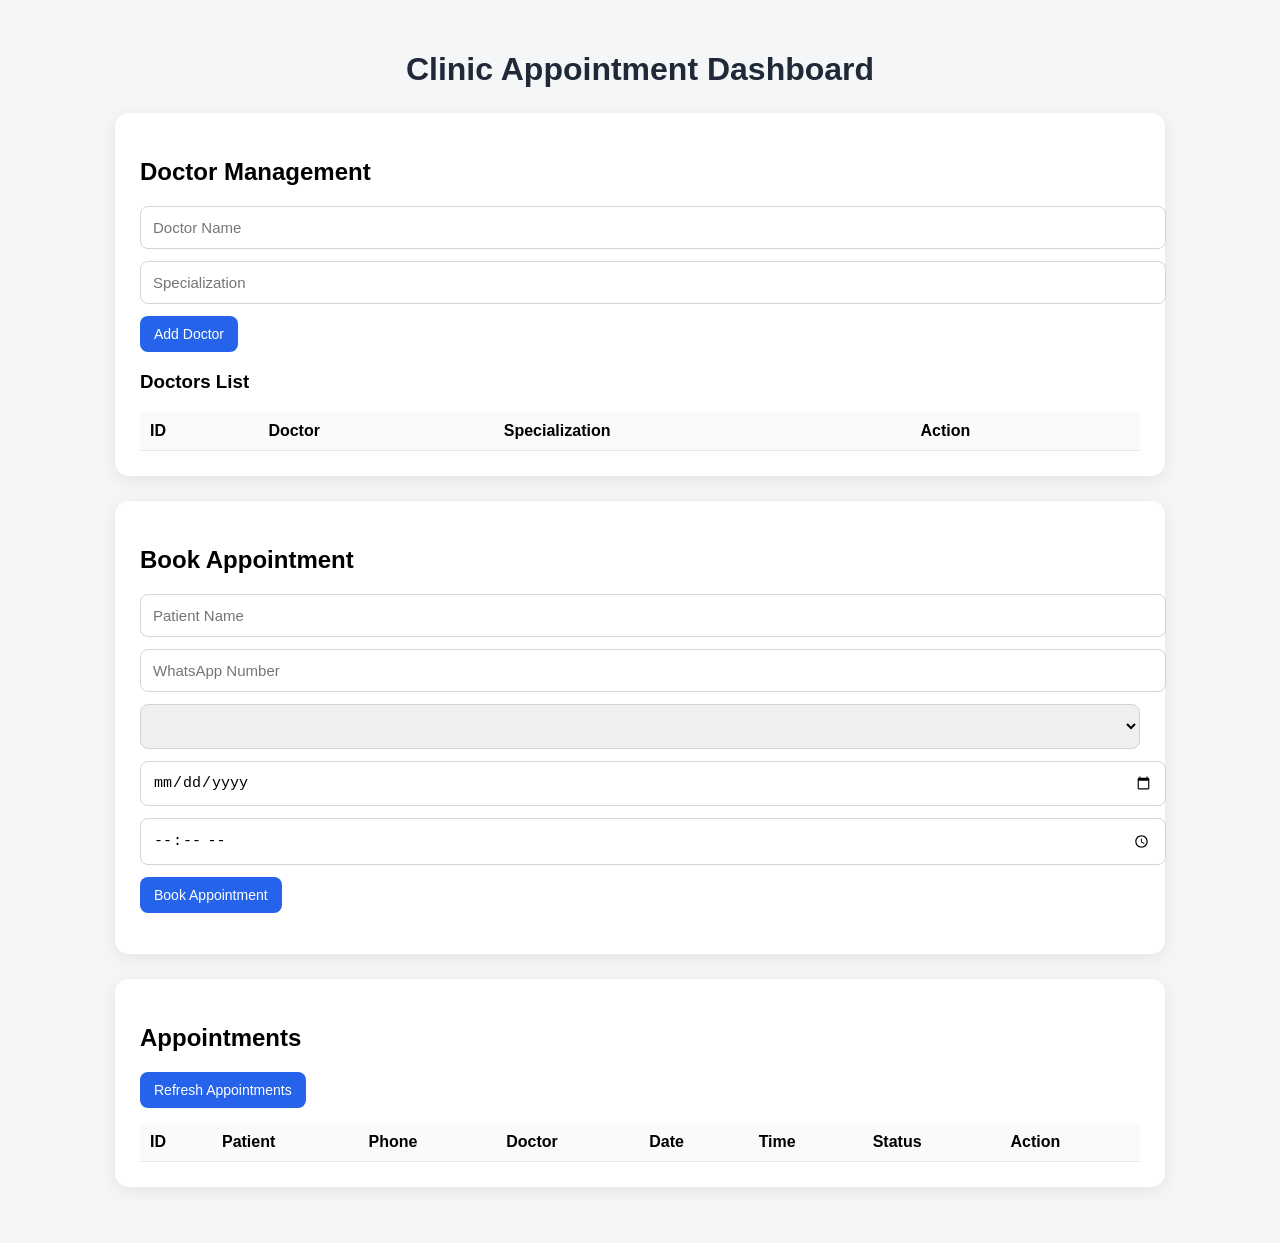
==== frontend/index.html @ 8be60e09 "Initial clinic whatsapp bot" ====
<!DOCTYPE html>
<html>
<head>
  <title>Clinic Appointment Dashboard</title>
  <link rel="stylesheet" href="style.css">
</head>
<body>
  <h1>Clinic Appointment Dashboard</h1>

  <div class="card">
    <h2>Doctor Management</h2>

    <input id="doctorName" placeholder="Doctor Name">
    <input id="specialization" placeholder="Specialization">

    <button onclick="addDoctor()">Add Doctor</button>

    <h3>Doctors List</h3>

    <table>
      <thead>
        <tr>
          <th>ID</th>
          <th>Doctor</th>
          <th>Specialization</th>
          <th>Action</th>
        </tr>
      </thead>
      <tbody id="doctorsTable"></tbody>
    </table>
  </div>

  <div class="card">
    <h2>Book Appointment</h2>

    <input id="patientName" placeholder="Patient Name">
    <input id="phone" placeholder="WhatsApp Number">

    <select id="doctor"></select>

    <input id="date" type="date">
    <input id="time" type="time">

    <button onclick="bookAppointment()">Book Appointment</button>

    <p id="message"></p>
  </div>

  <div class="card">
    <h2>Appointments</h2>
    <button onclick="loadAppointments()">Refresh Appointments</button>

    <table>
      <thead>
        <tr>
          <th>ID</th>
          <th>Patient</th>
          <th>Phone</th>
          <th>Doctor</th>
          <th>Date</th>
          <th>Time</th>
          <th>Status</th>
          <th>Action</th>
        </tr>
      </thead>
      <tbody id="appointmentsTable"></tbody>
    </table>
  </div>

  <script src="script.js"></script>
</body>
</html>
---- frontend/style.css ----
body {
  font-family: Arial, sans-serif;
  background: #f4f6f8;
  margin: 0;
  padding: 30px;
}

h1 {
  text-align: center;
  color: #1f2937;
}

.card {
  background: white;
  padding: 25px;
  margin: 25px auto;
  max-width: 1000px;
  border-radius: 14px;
  box-shadow: 0 4px 18px rgba(0,0,0,0.08);
}

input, select {
  display: block;
  width: 100%;
  padding: 12px;
  margin: 12px 0;
  border: 1px solid #d1d5db;
  border-radius: 8px;
  font-size: 15px;
}

button {
  background: #2563eb;
  color: white;
  border: none;
  padding: 10px 14px;
  border-radius: 8px;
  cursor: pointer;
  font-size: 14px;
  margin-right: 6px;
}

button:hover {
  background: #1d4ed8;
}

#message {
  font-weight: bold;
  margin-top: 15px;
}

table {
  width: 100%;
  border-collapse: collapse;
  margin-top: 15px;
}

th, td {
  border-bottom: 1px solid #e5e7eb;
  padding: 10px;
  text-align: left;
}

th {
  background: #f9fafb;
}
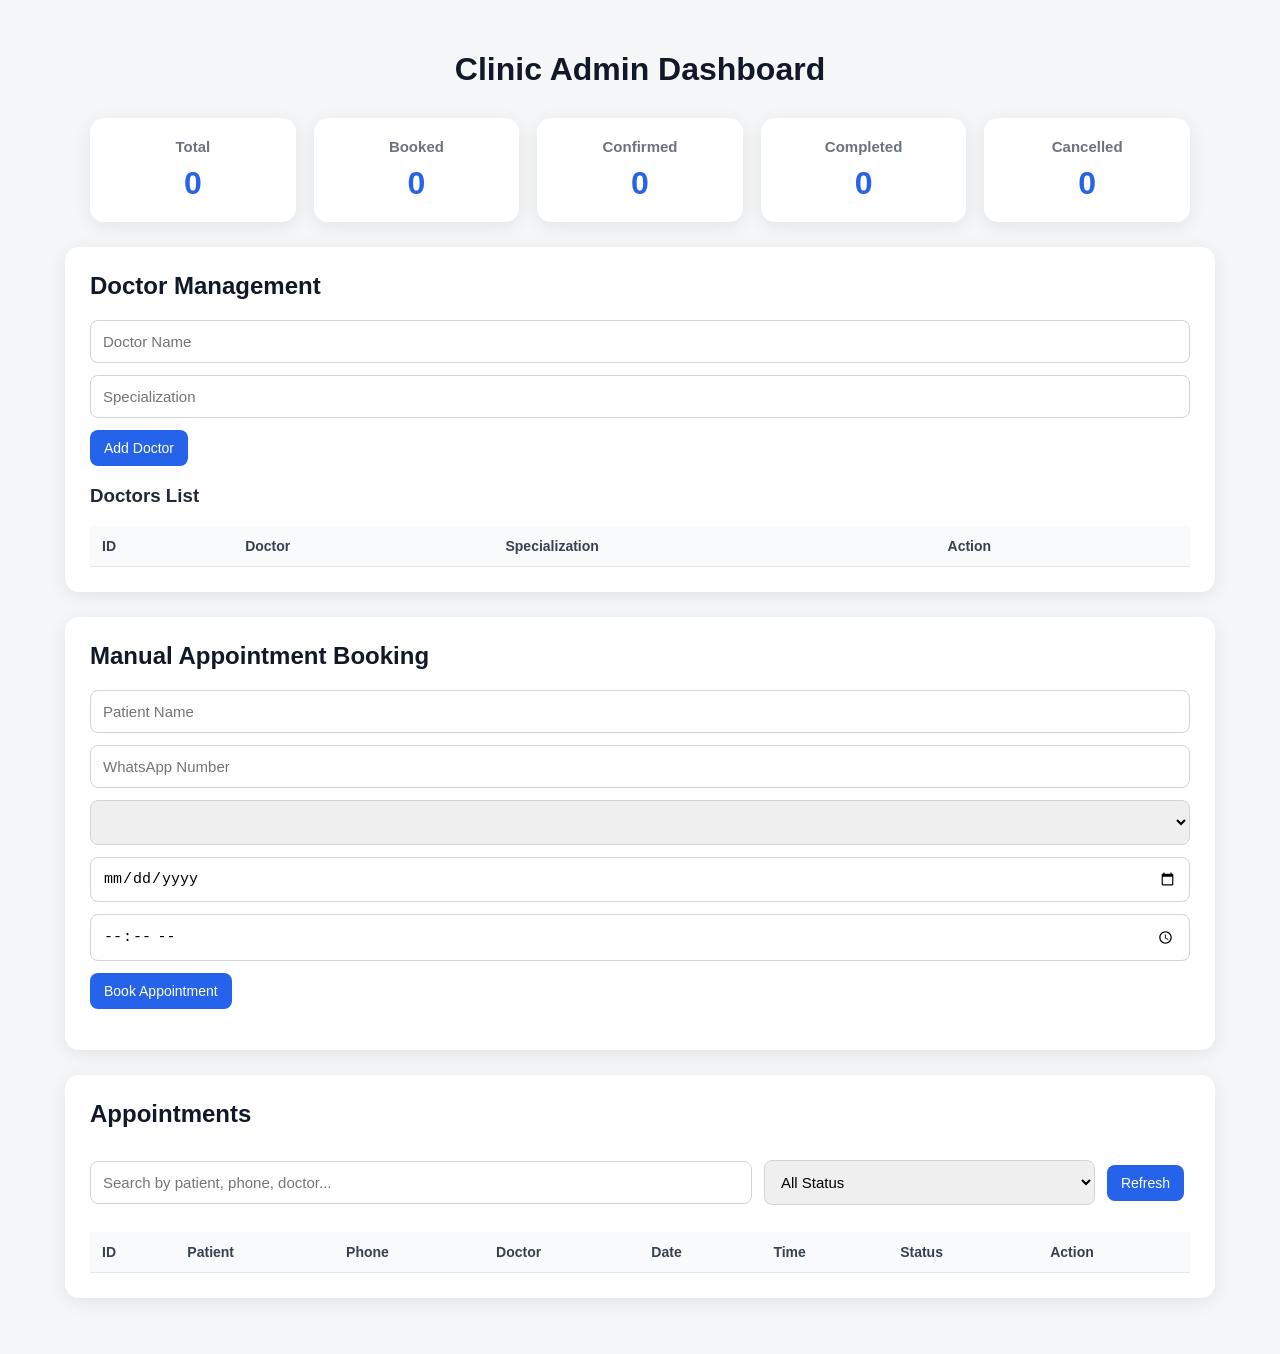
==== commit 48cda256: "Add dashboard analytics and search" ====
--- a/frontend/index.html
+++ b/frontend/index.html
@@ -5,7 +5,30 @@
   <link rel="stylesheet" href="style.css">
 </head>
 <body>
-  <h1>Clinic Appointment Dashboard</h1>
+  <h1>Clinic Admin Dashboard</h1>
+
+  <div class="stats">
+    <div class="stat-card">
+      <h3>Total</h3>
+      <p id="totalCount">0</p>
+    </div>
+    <div class="stat-card">
+      <h3>Booked</h3>
+      <p id="bookedCount">0</p>
+    </div>
+    <div class="stat-card">
+      <h3>Confirmed</h3>
+      <p id="confirmedCount">0</p>
+    </div>
+    <div class="stat-card">
+      <h3>Completed</h3>
+      <p id="completedCount">0</p>
+    </div>
+    <div class="stat-card">
+      <h3>Cancelled</h3>
+      <p id="cancelledCount">0</p>
+    </div>
+  </div>
 
   <div class="card">
     <h2>Doctor Management</h2>
@@ -31,7 +54,7 @@
   </div>
 
   <div class="card">
-    <h2>Book Appointment</h2>
+    <h2>Manual Appointment Booking</h2>
 
     <input id="patientName" placeholder="Patient Name">
     <input id="phone" placeholder="WhatsApp Number">
@@ -48,7 +71,20 @@
 
   <div class="card">
     <h2>Appointments</h2>
-    <button onclick="loadAppointments()">Refresh Appointments</button>
+
+    <div class="filters">
+      <input id="searchInput" placeholder="Search by patient, phone, doctor..." onkeyup="applyFilters()">
+
+      <select id="statusFilter" onchange="applyFilters()">
+        <option value="all">All Status</option>
+        <option value="booked">Booked</option>
+        <option value="confirmed">Confirmed</option>
+        <option value="completed">Completed</option>
+        <option value="cancelled">Cancelled</option>
+      </select>
+
+      <button onclick="loadAppointments()">Refresh</button>
+    </div>
 
     <table>
       <thead>
--- a/frontend/style.css
+++ b/frontend/style.css
@@ -3,18 +3,54 @@
   background: #f4f6f8;
   margin: 0;
   padding: 30px;
+  color: #1f2937;
 }
 
 h1 {
   text-align: center;
-  color: #1f2937;
+  color: #111827;
+  margin-bottom: 30px;
+}
+
+h2 {
+  margin-top: 0;
+  color: #111827;
+}
+
+.stats {
+  display: grid;
+  grid-template-columns: repeat(5, 1fr);
+  gap: 18px;
+  max-width: 1100px;
+  margin: 0 auto 25px auto;
+}
+
+.stat-card {
+  background: white;
+  padding: 20px;
+  border-radius: 14px;
+  text-align: center;
+  box-shadow: 0 4px 18px rgba(0,0,0,0.08);
+}
+
+.stat-card h3 {
+  margin: 0;
+  font-size: 15px;
+  color: #6b7280;
+}
+
+.stat-card p {
+  font-size: 32px;
+  font-weight: bold;
+  margin: 10px 0 0 0;
+  color: #2563eb;
 }
 
 .card {
   background: white;
   padding: 25px;
   margin: 25px auto;
-  max-width: 1000px;
+  max-width: 1100px;
   border-radius: 14px;
   box-shadow: 0 4px 18px rgba(0,0,0,0.08);
 }
@@ -27,6 +63,14 @@
   border: 1px solid #d1d5db;
   border-radius: 8px;
   font-size: 15px;
+  box-sizing: border-box;
+}
+
+.filters {
+  display: grid;
+  grid-template-columns: 2fr 1fr auto;
+  gap: 12px;
+  align-items: center;
 }
 
 button {
@@ -44,6 +88,22 @@
   background: #1d4ed8;
 }
 
+button.danger {
+  background: #dc2626;
+}
+
+button.danger:hover {
+  background: #b91c1c;
+}
+
+button.success {
+  background: #16a34a;
+}
+
+button.success:hover {
+  background: #15803d;
+}
+
 #message {
   font-weight: bold;
   margin-top: 15px;
@@ -53,14 +113,70 @@
   width: 100%;
   border-collapse: collapse;
   margin-top: 15px;
+  overflow: hidden;
 }
 
 th, td {
   border-bottom: 1px solid #e5e7eb;
-  padding: 10px;
+  padding: 12px;
   text-align: left;
+  font-size: 14px;
 }
 
 th {
   background: #f9fafb;
+  color: #374151;
+}
+
+tr:hover {
+  background: #f9fafb;
+}
+
+.badge {
+  padding: 6px 10px;
+  border-radius: 999px;
+  font-size: 12px;
+  font-weight: bold;
+  text-transform: capitalize;
+}
+
+.badge.booked {
+  background: #dbeafe;
+  color: #1d4ed8;
+}
+
+.badge.confirmed {
+  background: #dcfce7;
+  color: #15803d;
+}
+
+.badge.completed {
+  background: #f3f4f6;
+  color: #374151;
+}
+
+.badge.cancelled {
+  background: #fee2e2;
+  color: #b91c1c;
+}
+
+.done-text {
+  color: #6b7280;
+  font-weight: bold;
+}
+
+.empty {
+  text-align: center;
+  color: #6b7280;
+  padding: 25px;
+}
+
+@media (max-width: 900px) {
+  .stats {
+    grid-template-columns: repeat(2, 1fr);
+  }
+
+  .filters {
+    grid-template-columns: 1fr;
+  }
 }
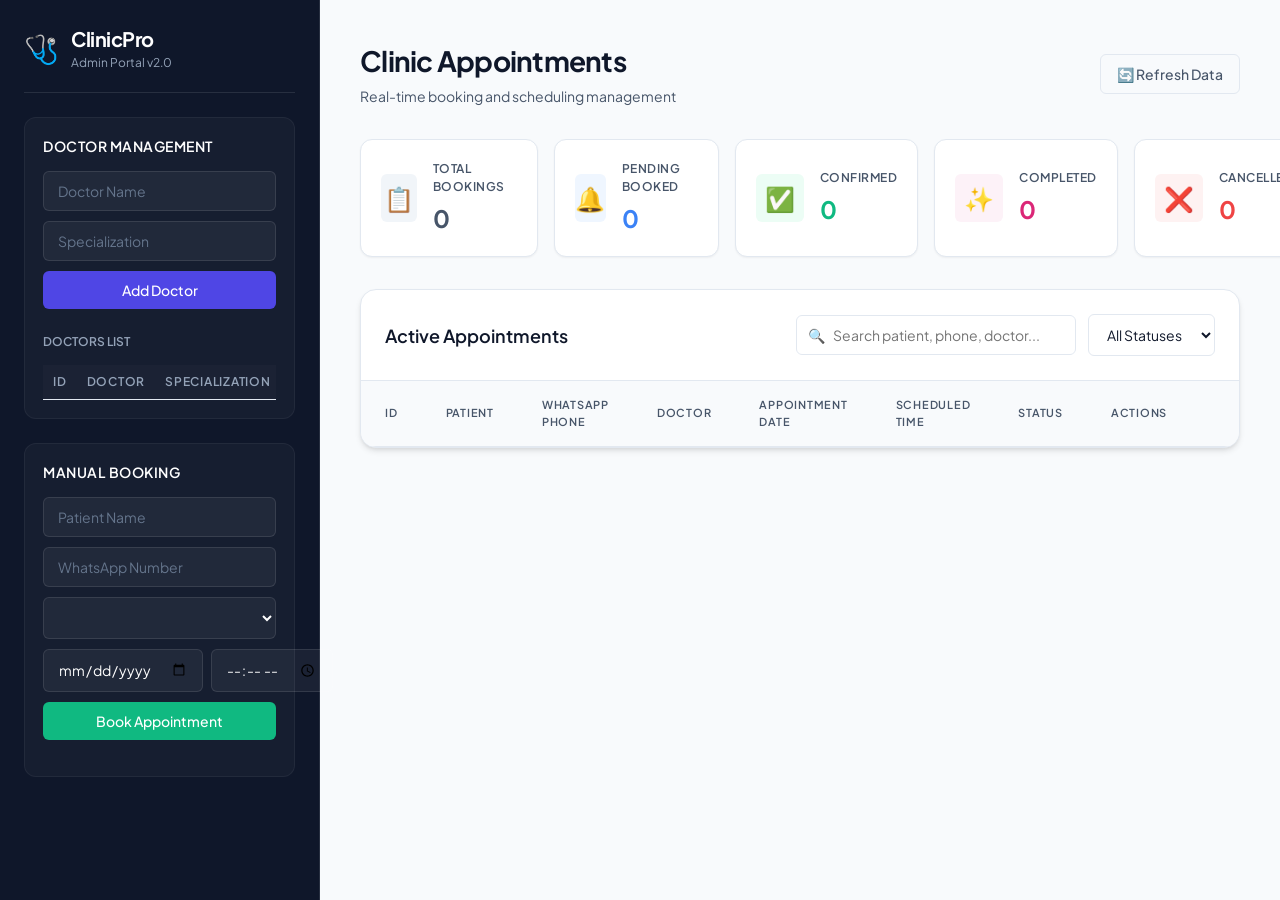
==== commit d78086d8: "Admin Portal layout professionalization, chronological upcoming sorting, and duplicate name booking " ====
--- a/frontend/index.html
+++ b/frontend/index.html
@@ -1,106 +1,162 @@
 <!DOCTYPE html>
-<html>
+<html lang="en">
 <head>
-  <title>Clinic Appointment Dashboard</title>
+  <meta charset="UTF-8">
+  <meta name="viewport" content="width=device-width, initial-scale=1.0">
+  <title>Clinic Admin Dashboard</title>
+  <link rel="preconnect" href="https://fonts.googleapis.com">
+  <link rel="preconnect" href="https://fonts.gstatic.com" crossorigin>
+  <link href="https://fonts.googleapis.com/css2?family=Plus+Jakarta+Sans:wght@400;500;600;700&display=swap" rel="stylesheet">
   <link rel="stylesheet" href="style.css">
 </head>
 <body>
-  <h1>Clinic Admin Dashboard</h1>
+  <div class="dashboard-container">
+    <!-- Sidebar Controls -->
+    <aside class="sidebar">
+      <div class="brand">
+        <span class="brand-icon">🩺</span>
+        <div class="brand-details">
+          <h2>ClinicPro</h2>
+          <p>Admin Portal v2.0</p>
+        </div>
+      </div>
 
-  <div class="stats">
-    <div class="stat-card">
-      <h3>Total</h3>
-      <p id="totalCount">0</p>
-    </div>
-    <div class="stat-card">
-      <h3>Booked</h3>
-      <p id="bookedCount">0</p>
-    </div>
-    <div class="stat-card">
-      <h3>Confirmed</h3>
-      <p id="confirmedCount">0</p>
-    </div>
-    <div class="stat-card">
-      <h3>Completed</h3>
-      <p id="completedCount">0</p>
-    </div>
-    <div class="stat-card">
-      <h3>Cancelled</h3>
-      <p id="cancelledCount">0</p>
-    </div>
-  </div>
+      <!-- Doctor Management Card -->
+      <div class="sidebar-card">
+        <h3>Doctor Management</h3>
+        <div class="form-group">
+          <input id="doctorName" type="text" placeholder="Doctor Name">
+          <input id="specialization" type="text" placeholder="Specialization">
+          <button class="btn-primary btn-block" onclick="addDoctor()">Add Doctor</button>
+        </div>
 
-  <div class="card">
-    <h2>Doctor Management</h2>
+        <h4 class="section-title">Doctors List</h4>
+        <div class="table-wrapper mini-table">
+          <table>
+            <thead>
+              <tr>
+                <th>ID</th>
+                <th>Doctor</th>
+                <th>Specialization</th>
+                <th>Action</th>
+              </tr>
+            </thead>
+            <tbody id="doctorsTable"></tbody>
+          </table>
+        </div>
+      </div>
 
-    <input id="doctorName" placeholder="Doctor Name">
-    <input id="specialization" placeholder="Specialization">
+      <!-- Manual Appointment Booking Card -->
+      <div class="sidebar-card">
+        <h3>Manual Booking</h3>
+        <div class="form-group">
+          <input id="patientName" type="text" placeholder="Patient Name">
+          <input id="phone" type="text" placeholder="WhatsApp Number">
+          <select id="doctor"></select>
+          <div class="datetime-grid">
+            <input id="date" type="date">
+            <input id="time" type="time">
+          </div>
+          <button class="btn-success btn-block" onclick="bookAppointment()">Book Appointment</button>
+        </div>
+        <p id="message"></p>
+      </div>
+    </aside>
 
-    <button onclick="addDoctor()">Add Doctor</button>
+    <!-- Main Content Area -->
+    <main class="main-content">
+      <!-- Header -->
+      <header class="main-header">
+        <div class="header-title">
+          <h1>Clinic Appointments</h1>
+          <p>Real-time booking and scheduling management</p>
+        </div>
+        <div class="header-actions">
+          <button class="btn-outline" onclick="loadAppointments()">
+            <span class="icon">🔄</span> Refresh Data
+          </button>
+        </div>
+      </header>
 
-    <h3>Doctors List</h3>
+      <!-- Stats Grid -->
+      <section class="stats-grid">
+        <div class="stat-card total">
+          <div class="stat-icon">📋</div>
+          <div class="stat-info">
+            <h3>Total Bookings</h3>
+            <p id="totalCount">0</p>
+          </div>
+        </div>
+        <div class="stat-card booked">
+          <div class="stat-icon">🔔</div>
+          <div class="stat-info">
+            <h3>Pending Booked</h3>
+            <p id="bookedCount">0</p>
+          </div>
+        </div>
+        <div class="stat-card confirmed">
+          <div class="stat-icon">✅</div>
+          <div class="stat-info">
+            <h3>Confirmed</h3>
+            <p id="confirmedCount">0</p>
+          </div>
+        </div>
+        <div class="stat-card completed">
+          <div class="stat-icon">✨</div>
+          <div class="stat-info">
+            <h3>Completed</h3>
+            <p id="completedCount">0</p>
+          </div>
+        </div>
+        <div class="stat-card cancelled">
+          <div class="stat-icon">❌</div>
+          <div class="stat-info">
+            <h3>Cancelled</h3>
+            <p id="cancelledCount">0</p>
+          </div>
+        </div>
+      </section>
 
-    <table>
-      <thead>
-        <tr>
-          <th>ID</th>
-          <th>Doctor</th>
-          <th>Specialization</th>
-          <th>Action</th>
-        </tr>
-      </thead>
-      <tbody id="doctorsTable"></tbody>
-    </table>
-  </div>
+      <!-- Appointments List Card -->
+      <section class="appointments-section">
+        <div class="content-card">
+          <div class="card-header">
+            <h2>Active Appointments</h2>
+            <div class="filters">
+              <div class="search-box">
+                <span class="search-icon">🔍</span>
+                <input id="searchInput" type="text" placeholder="Search patient, phone, doctor..." onkeyup="applyFilters()">
+              </div>
+              <select id="statusFilter" onchange="applyFilters()">
+                <option value="all">All Statuses</option>
+                <option value="booked">Booked</option>
+                <option value="confirmed">Confirmed</option>
+                <option value="completed">Completed</option>
+                <option value="cancelled">Cancelled</option>
+              </select>
+            </div>
+          </div>
 
-  <div class="card">
-    <h2>Manual Appointment Booking</h2>
-
-    <input id="patientName" placeholder="Patient Name">
-    <input id="phone" placeholder="WhatsApp Number">
-
-    <select id="doctor"></select>
-
-    <input id="date" type="date">
-    <input id="time" type="time">
-
-    <button onclick="bookAppointment()">Book Appointment</button>
-
-    <p id="message"></p>
-  </div>
-
-  <div class="card">
-    <h2>Appointments</h2>
-
-    <div class="filters">
-      <input id="searchInput" placeholder="Search by patient, phone, doctor..." onkeyup="applyFilters()">
-
-      <select id="statusFilter" onchange="applyFilters()">
-        <option value="all">All Status</option>
-        <option value="booked">Booked</option>
-        <option value="confirmed">Confirmed</option>
-        <option value="completed">Completed</option>
-        <option value="cancelled">Cancelled</option>
-      </select>
-
-      <button onclick="loadAppointments()">Refresh</button>
-    </div>
-
-    <table>
-      <thead>
-        <tr>
-          <th>ID</th>
-          <th>Patient</th>
-          <th>Phone</th>
-          <th>Doctor</th>
-          <th>Date</th>
-          <th>Time</th>
-          <th>Status</th>
-          <th>Action</th>
-        </tr>
-      </thead>
-      <tbody id="appointmentsTable"></tbody>
-    </table>
+          <div class="table-wrapper">
+            <table>
+              <thead>
+                <tr>
+                  <th>ID</th>
+                  <th>Patient</th>
+                  <th>WhatsApp Phone</th>
+                  <th>Doctor</th>
+                  <th>Appointment Date</th>
+                  <th>Scheduled Time</th>
+                  <th>Status</th>
+                  <th style="width: 200px;">Actions</th>
+                </tr>
+              </thead>
+              <tbody id="appointmentsTable"></tbody>
+            </table>
+          </div>
+        </div>
+      </section>
+    </main>
   </div>
 
   <script src="script.js"></script>
--- a/frontend/style.css
+++ b/frontend/style.css
@@ -1,182 +1,522 @@
+:root {
+  --font-family: 'Plus Jakarta Sans', -apple-system, BlinkMacSystemFont, "Segoe UI", Roboto, Helvetica, Arial, sans-serif;
+  --bg-color: #f8fafc;
+  --text-primary: #0f172a;
+  --text-secondary: #475569;
+  --text-muted: #94a3b8;
+  
+  --primary: #4f46e5;
+  --primary-hover: #4338ca;
+  --primary-light: #e0e7ff;
+  
+  --success: #10b981;
+  --success-hover: #059669;
+  --success-light: #d1fae5;
+  
+  --danger: #ef4444;
+  --danger-hover: #dc2626;
+  --danger-light: #fee2e2;
+  
+  --warning: #f59e0b;
+  --warning-light: #fef3c7;
+  
+  --card-bg: #ffffff;
+  --border-color: #e2e8f0;
+  --sidebar-bg: #0f172a;
+  
+  --shadow-sm: 0 1px 2px 0 rgb(0 0 0 / 0.05);
+  --shadow-md: 0 4px 6px -1px rgb(0 0 0 / 0.1), 0 2px 4px -2px rgb(0 0 0 / 0.1);
+  --shadow-lg: 0 10px 15px -3px rgb(0 0 0 / 0.1), 0 4px 6px -4px rgb(0 0 0 / 0.1);
+  
+  --radius-sm: 6px;
+  --radius-md: 12px;
+  --radius-lg: 16px;
+}
+
+* {
+  box-sizing: border-box;
+  margin: 0;
+  padding: 0;
+}
+
 body {
-  font-family: Arial, sans-serif;
-  background: #f4f6f8;
-  margin: 0;
-  padding: 30px;
-  color: #1f2937;
-}
-
-h1 {
-  text-align: center;
-  color: #111827;
-  margin-bottom: 30px;
-}
-
-h2 {
-  margin-top: 0;
-  color: #111827;
-}
-
-.stats {
+  font-family: var(--font-family);
+  background-color: var(--bg-color);
+  color: var(--text-primary);
+  line-height: 1.5;
+  min-height: 100vh;
+}
+
+/* Dashboard Container */
+.dashboard-container {
+  display: flex;
+  min-height: 100vh;
+}
+
+/* Sidebar styling */
+.sidebar {
+  width: 320px;
+  background-color: var(--sidebar-bg);
+  color: #f8fafc;
+  padding: 24px;
+  display: flex;
+  flex-direction: column;
+  gap: 24px;
+  border-right: 1px solid rgba(255,255,255,0.1);
+  flex-shrink: 0;
+}
+
+.brand {
+  display: flex;
+  align-items: center;
+  gap: 12px;
+  padding-bottom: 20px;
+  border-bottom: 1px solid rgba(255,255,255,0.1);
+}
+
+.brand-icon {
+  font-size: 28px;
+}
+
+.brand-details h2 {
+  font-size: 20px;
+  font-weight: 700;
+  letter-spacing: -0.5px;
+  color: #ffffff;
+}
+
+.brand-details p {
+  font-size: 12px;
+  color: var(--text-muted);
+}
+
+.sidebar-card {
+  background-color: rgba(255, 255, 255, 0.03);
+  border: 1px solid rgba(255, 255, 255, 0.05);
+  border-radius: var(--radius-md);
+  padding: 18px;
+  display: flex;
+  flex-direction: column;
+  gap: 14px;
+}
+
+.sidebar-card h3 {
+  font-size: 14px;
+  font-weight: 600;
+  color: #ffffff;
+  text-transform: uppercase;
+  letter-spacing: 0.5px;
+}
+
+.section-title {
+  font-size: 12px;
+  font-weight: 600;
+  color: var(--text-muted);
+  margin-top: 10px;
+  text-transform: uppercase;
+}
+
+/* Form inputs & controls */
+input, select {
+  width: 100%;
+  padding: 10px 14px;
+  border: 1px solid var(--border-color);
+  border-radius: var(--radius-sm);
+  font-family: var(--font-family);
+  font-size: 14px;
+  background-color: #ffffff;
+  color: var(--text-primary);
+  outline: none;
+  transition: border-color 0.2s, box-shadow 0.2s;
+}
+
+.sidebar input, .sidebar select {
+  background-color: rgba(255, 255, 255, 0.05);
+  border: 1px solid rgba(255, 255, 255, 0.1);
+  color: #ffffff;
+}
+
+.sidebar input::placeholder {
+  color: #64748b;
+}
+
+input:focus, select:focus {
+  border-color: var(--primary);
+  box-shadow: 0 0 0 3px rgba(79, 70, 229, 0.15);
+}
+
+.sidebar input:focus, .sidebar select:focus {
+  border-color: #818cf8;
+  box-shadow: 0 0 0 3px rgba(129, 140, 248, 0.25);
+}
+
+.form-group {
+  display: flex;
+  flex-direction: column;
+  gap: 10px;
+}
+
+.datetime-grid {
+  display: grid;
+  grid-template-columns: 1fr 1fr;
+  gap: 8px;
+}
+
+/* Buttons */
+button {
+  font-family: var(--font-family);
+  font-weight: 500;
+  font-size: 14px;
+  padding: 10px 16px;
+  border: none;
+  border-radius: var(--radius-sm);
+  cursor: pointer;
+  transition: background-color 0.2s, transform 0.1s;
+}
+
+button:active {
+  transform: scale(0.98);
+}
+
+.btn-primary {
+  background-color: var(--primary);
+  color: #ffffff;
+}
+
+.btn-primary:hover {
+  background-color: var(--primary-hover);
+}
+
+.btn-success {
+  background-color: var(--success);
+  color: #ffffff;
+}
+
+.btn-success:hover {
+  background-color: var(--success-hover);
+}
+
+.btn-outline {
+  background-color: transparent;
+  color: var(--text-secondary);
+  border: 1px solid var(--border-color);
+}
+
+.btn-outline:hover {
+  background-color: #f1f5f9;
+  color: var(--text-primary);
+}
+
+.btn-block {
+  width: 100%;
+}
+
+button.danger {
+  background-color: var(--danger-light);
+  color: var(--danger);
+  font-size: 12px;
+  padding: 6px 12px;
+}
+
+button.danger:hover {
+  background-color: var(--danger);
+  color: #ffffff;
+}
+
+button.success {
+  background-color: var(--success-light);
+  color: var(--success);
+  font-size: 12px;
+  padding: 6px 12px;
+}
+
+button.success:hover {
+  background-color: var(--success);
+  color: #ffffff;
+}
+
+/* Main Content area */
+.main-content {
+  flex-grow: 1;
+  padding: 40px;
+  display: flex;
+  flex-direction: column;
+  gap: 32px;
+  overflow-y: auto;
+}
+
+.main-header {
+  display: flex;
+  justify-content: space-between;
+  align-items: center;
+}
+
+.header-title h1 {
+  font-size: 28px;
+  font-weight: 700;
+  letter-spacing: -0.75px;
+  color: var(--text-primary);
+}
+
+.header-title p {
+  font-size: 14px;
+  color: var(--text-secondary);
+  margin-top: 4px;
+}
+
+/* Stats Cards */
+.stats-grid {
   display: grid;
   grid-template-columns: repeat(5, 1fr);
-  gap: 18px;
-  max-width: 1100px;
-  margin: 0 auto 25px auto;
+  gap: 16px;
 }
 
 .stat-card {
-  background: white;
+  background-color: var(--card-bg);
+  border: 1px solid var(--border-color);
+  border-radius: var(--radius-md);
   padding: 20px;
-  border-radius: 14px;
-  text-align: center;
-  box-shadow: 0 4px 18px rgba(0,0,0,0.08);
-}
-
-.stat-card h3 {
-  margin: 0;
-  font-size: 15px;
-  color: #6b7280;
-}
-
-.stat-card p {
-  font-size: 32px;
-  font-weight: bold;
-  margin: 10px 0 0 0;
-  color: #2563eb;
-}
-
-.card {
-  background: white;
-  padding: 25px;
-  margin: 25px auto;
-  max-width: 1100px;
-  border-radius: 14px;
-  box-shadow: 0 4px 18px rgba(0,0,0,0.08);
-}
-
-input, select {
-  display: block;
-  width: 100%;
-  padding: 12px;
-  margin: 12px 0;
-  border: 1px solid #d1d5db;
-  border-radius: 8px;
-  font-size: 15px;
-  box-sizing: border-box;
+  display: flex;
+  align-items: center;
+  gap: 16px;
+  box-shadow: var(--shadow-sm);
+  transition: transform 0.2s, box-shadow 0.2s;
+}
+
+.stat-card:hover {
+  transform: translateY(-2px);
+  box-shadow: var(--shadow-md);
+}
+
+.stat-icon {
+  font-size: 24px;
+  width: 48px;
+  height: 48px;
+  border-radius: var(--radius-sm);
+  display: flex;
+  align-items: center;
+  justify-content: center;
+}
+
+.stat-info h3 {
+  font-size: 12px;
+  font-weight: 600;
+  color: var(--text-secondary);
+  text-transform: uppercase;
+  letter-spacing: 0.5px;
+}
+
+.stat-info p {
+  font-size: 24px;
+  font-weight: 700;
+  margin-top: 4px;
+}
+
+.stat-card.total .stat-icon { background-color: #f1f5f9; color: #475569; }
+.stat-card.total p { color: #475569; }
+
+.stat-card.booked .stat-icon { background-color: #eff6ff; color: #3b82f6; }
+.stat-card.booked p { color: #3b82f6; }
+
+.stat-card.confirmed .stat-icon { background-color: #ecfdf5; color: #10b981; }
+.stat-card.confirmed p { color: #10b981; }
+
+.stat-card.completed .stat-icon { background-color: #fdf2f8; color: #db2777; }
+.stat-card.completed p { color: #db2777; }
+
+.stat-card.cancelled .stat-icon { background-color: #fef2f2; color: #ef4444; }
+.stat-card.cancelled p { color: #ef4444; }
+
+/* Content Cards & Tables */
+.content-card {
+  background-color: var(--card-bg);
+  border: 1px solid var(--border-color);
+  border-radius: var(--radius-lg);
+  box-shadow: var(--shadow-md);
+  overflow: hidden;
+}
+
+.card-header {
+  padding: 24px;
+  border-bottom: 1px solid var(--border-color);
+  display: flex;
+  justify-content: space-between;
+  align-items: center;
+  flex-wrap: wrap;
+  gap: 16px;
+}
+
+.card-header h2 {
+  font-size: 18px;
+  font-weight: 600;
 }
 
 .filters {
-  display: grid;
-  grid-template-columns: 2fr 1fr auto;
+  display: flex;
+  align-items: center;
   gap: 12px;
-  align-items: center;
-}
-
-button {
-  background: #2563eb;
-  color: white;
-  border: none;
-  padding: 10px 14px;
-  border-radius: 8px;
-  cursor: pointer;
+}
+
+.search-box {
+  position: relative;
+  width: 280px;
+}
+
+.search-box input {
+  padding-left: 36px;
+}
+
+.search-icon {
+  position: absolute;
+  left: 12px;
+  top: 50%;
+  transform: translateY(-50%);
+  color: var(--text-muted);
   font-size: 14px;
-  margin-right: 6px;
-}
-
-button:hover {
-  background: #1d4ed8;
-}
-
-button.danger {
-  background: #dc2626;
-}
-
-button.danger:hover {
-  background: #b91c1c;
-}
-
-button.success {
-  background: #16a34a;
-}
-
-button.success:hover {
-  background: #15803d;
-}
-
-#message {
-  font-weight: bold;
-  margin-top: 15px;
+}
+
+.filters select {
+  width: auto;
+}
+
+/* Tables styling */
+.table-wrapper {
+  overflow-x: auto;
 }
 
 table {
   width: 100%;
   border-collapse: collapse;
-  margin-top: 15px;
-  overflow: hidden;
+  text-align: left;
 }
 
 th, td {
-  border-bottom: 1px solid #e5e7eb;
-  padding: 12px;
-  text-align: left;
+  padding: 16px 24px;
+  border-bottom: 1px solid var(--border-color);
   font-size: 14px;
 }
 
 th {
-  background: #f9fafb;
-  color: #374151;
-}
-
-tr:hover {
-  background: #f9fafb;
-}
-
+  background-color: #f8fafc;
+  color: var(--text-secondary);
+  font-weight: 600;
+  text-transform: uppercase;
+  font-size: 11px;
+  letter-spacing: 0.75px;
+}
+
+tr:last-child td {
+  border-bottom: none;
+}
+
+tr:hover td {
+  background-color: #f8fafc;
+}
+
+/* Mini table for sidebar */
+.mini-table th, .mini-table td {
+  padding: 8px 10px;
+  font-size: 12px;
+}
+
+.mini-table th {
+  background-color: rgba(255,255,255,0.02);
+  color: var(--text-muted);
+}
+
+.mini-table td {
+  border-bottom: 1px solid rgba(255,255,255,0.05);
+  color: #e2e8f0;
+}
+
+.mini-table tr:hover td {
+  background-color: rgba(255, 255, 255, 0.04);
+}
+
+/* Status Badges */
 .badge {
-  padding: 6px 10px;
-  border-radius: 999px;
-  font-size: 12px;
-  font-weight: bold;
+  display: inline-flex;
+  align-items: center;
+  padding: 4px 8px;
+  border-radius: 9999px;
+  font-size: 12px;
+  font-weight: 600;
   text-transform: capitalize;
 }
 
 .badge.booked {
-  background: #dbeafe;
-  color: #1d4ed8;
+  background-color: var(--primary-light);
+  color: var(--primary);
 }
 
 .badge.confirmed {
-  background: #dcfce7;
-  color: #15803d;
+  background-color: var(--success-light);
+  color: var(--success);
 }
 
 .badge.completed {
-  background: #f3f4f6;
-  color: #374151;
+  background-color: #f1f5f9;
+  color: var(--text-secondary);
 }
 
 .badge.cancelled {
-  background: #fee2e2;
-  color: #b91c1c;
+  background-color: var(--danger-light);
+  color: var(--danger);
 }
 
 .done-text {
-  color: #6b7280;
-  font-weight: bold;
+  color: var(--text-muted);
+  font-size: 13px;
+  font-weight: 500;
 }
 
 .empty {
   text-align: center;
-  color: #6b7280;
-  padding: 25px;
-}
-
-@media (max-width: 900px) {
-  .stats {
+  color: var(--text-secondary);
+  padding: 40px !important;
+}
+
+#message {
+  font-size: 13px;
+  font-weight: 600;
+  text-align: center;
+  margin-top: 4px;
+}
+
+/* Responsive breakpoint scaling */
+@media (max-width: 1200px) {
+  .dashboard-container {
+    flex-direction: column;
+  }
+  
+  .sidebar {
+    width: 100%;
+    border-right: none;
+    border-bottom: 1px solid rgba(255,255,255,0.1);
+  }
+  
+  .stats-grid {
+    grid-template-columns: repeat(3, 1fr);
+  }
+}
+
+@media (max-width: 768px) {
+  .stats-grid {
     grid-template-columns: repeat(2, 1fr);
   }
-
+  
+  .card-header {
+    flex-direction: column;
+    align-items: flex-start;
+  }
+  
   .filters {
-    grid-template-columns: 1fr;
+    width: 100%;
+    flex-direction: column;
+    align-items: stretch;
+  }
+  
+  .search-box {
+    width: 100%;
   }
 }
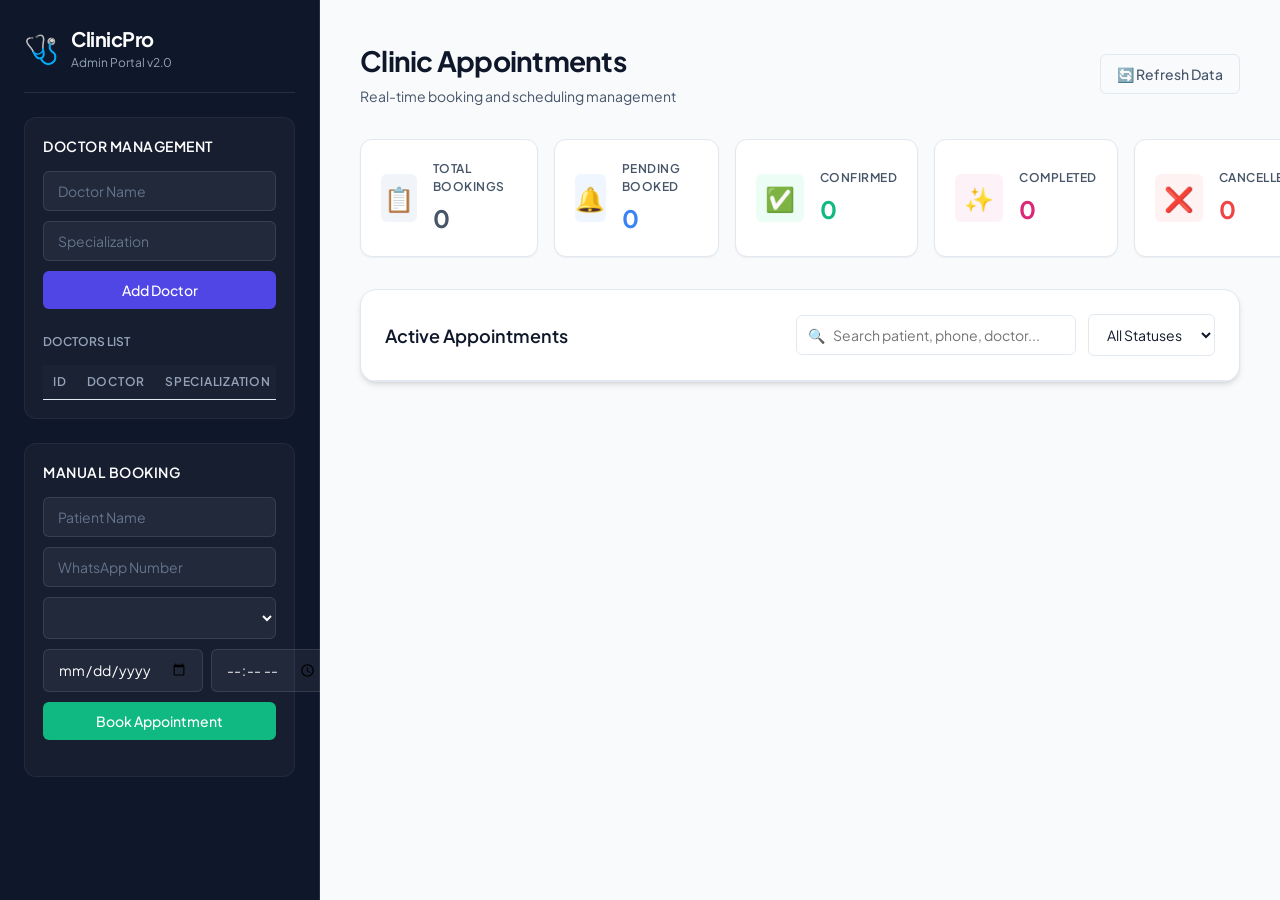
==== commit 45d18d60: "UI Grouping: group active appointments by date with header blocks and show current date in top heade" ====
--- a/frontend/index.html
+++ b/frontend/index.html
@@ -137,23 +137,7 @@
             </div>
           </div>
 
-          <div class="table-wrapper">
-            <table>
-              <thead>
-                <tr>
-                  <th>ID</th>
-                  <th>Patient</th>
-                  <th>WhatsApp Phone</th>
-                  <th>Doctor</th>
-                  <th>Appointment Date</th>
-                  <th>Scheduled Time</th>
-                  <th>Status</th>
-                  <th style="width: 200px;">Actions</th>
-                </tr>
-              </thead>
-              <tbody id="appointmentsTable"></tbody>
-            </table>
-          </div>
+          <div id="appointmentsContainer"></div>
         </div>
       </section>
     </main>
--- a/frontend/style.css
+++ b/frontend/style.css
@@ -519,4 +519,39 @@
   .search-box {
     width: 100%;
   }
+}
+
+.date-group {
+  margin-bottom: 24px;
+  border: 1px solid var(--border-color);
+  border-radius: var(--radius-md);
+  overflow: hidden;
+  box-shadow: var(--shadow-sm);
+  background-color: #ffffff;
+}
+
+.date-group-header {
+  background-color: #f8fafc;
+  padding: 12px 24px;
+  font-size: 14px;
+  font-weight: 600;
+  color: var(--primary);
+  border-bottom: 1px solid var(--border-color);
+  display: flex;
+  justify-content: space-between;
+  align-items: center;
+}
+
+.date-group-header span.badge-count {
+  background-color: var(--primary-light);
+  color: var(--primary);
+  font-size: 11px;
+  font-weight: 700;
+  padding: 2px 8px;
+  border-radius: 9999px;
+}
+
+.header-title p strong {
+  color: var(--primary);
+  font-weight: 600;
 }
